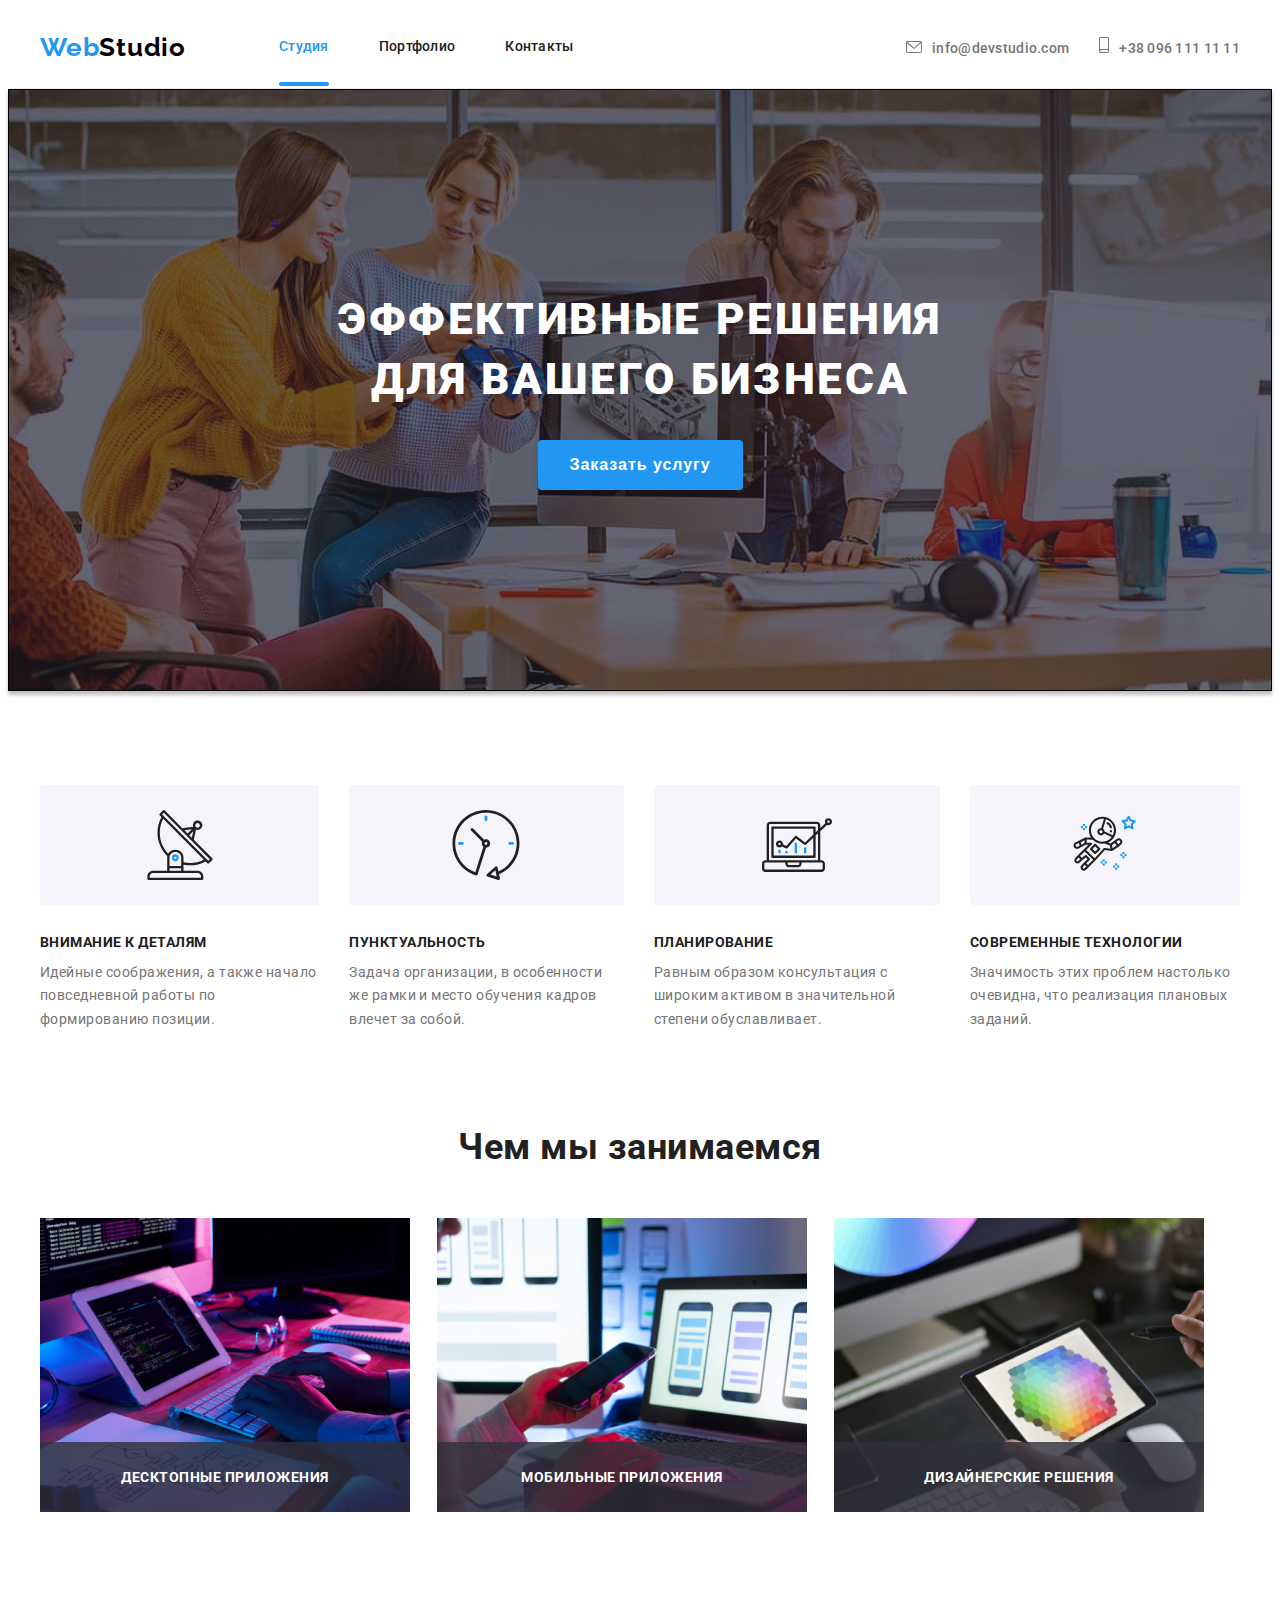
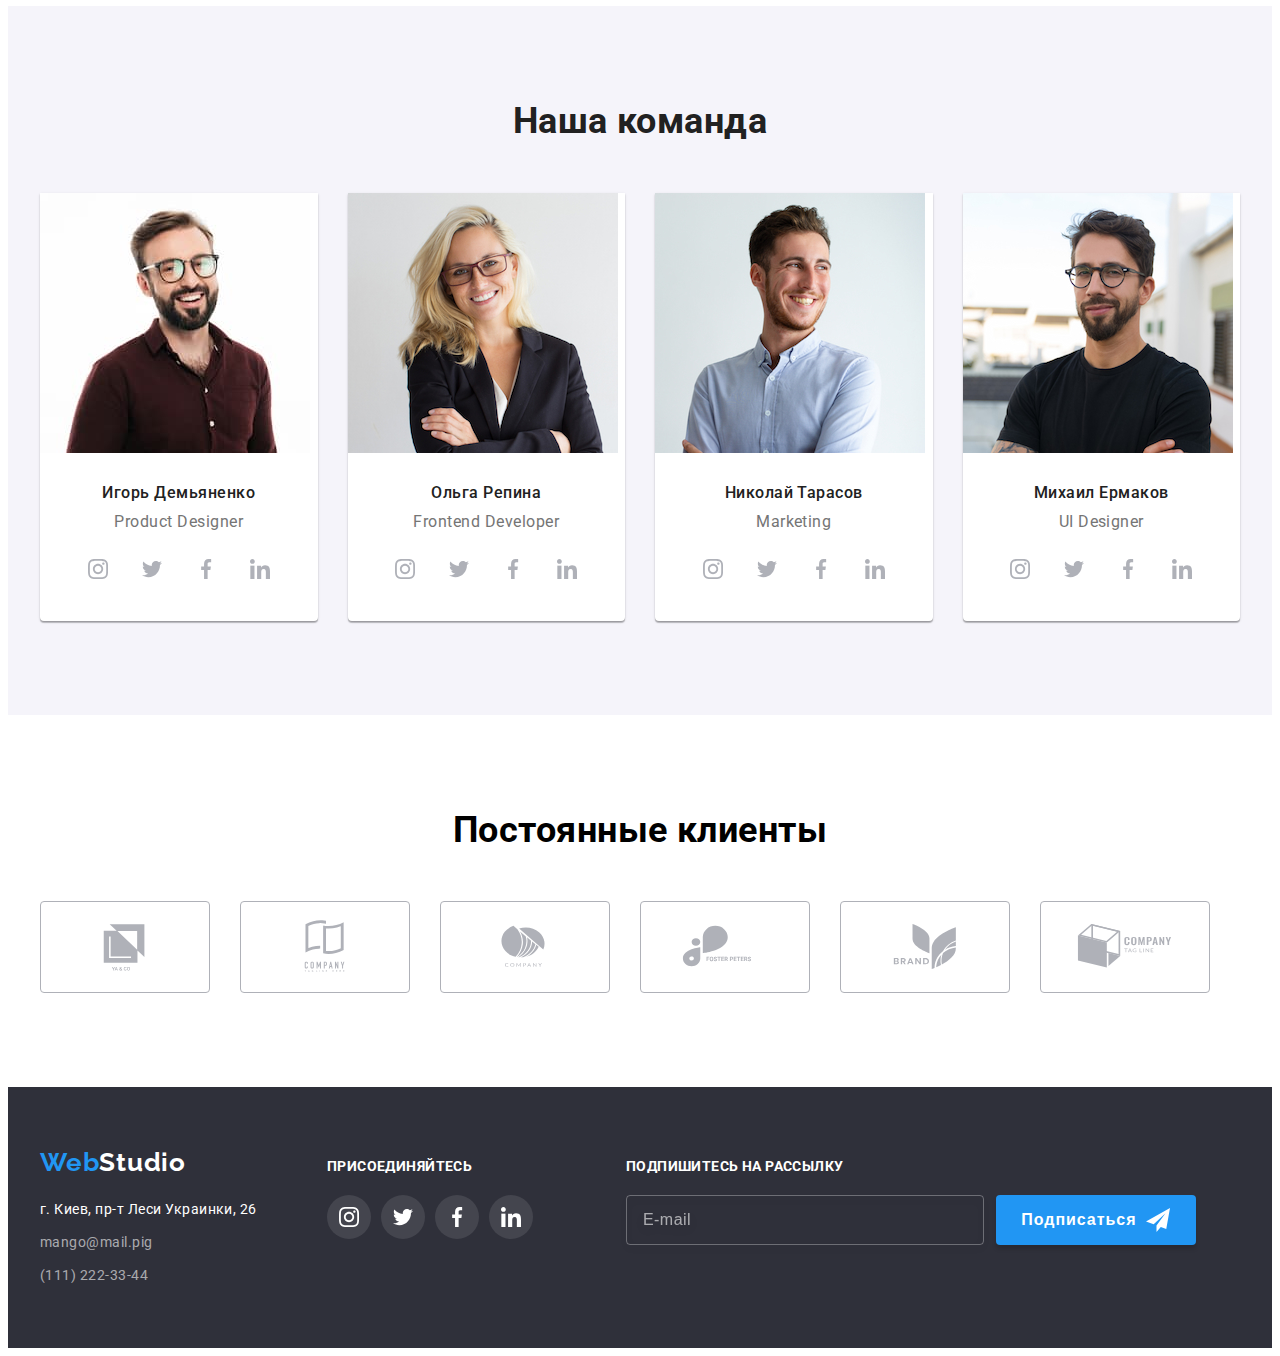
==== index.html @ 49ca2928 "hw-07.v1.0" ====
<!DOCTYPE html>
<html lang="ru">
  <head>
    <meta charset="UTF-8" />
    <meta http-equiv="X-UA-Compatible" content="IE=edge" />
    <meta name="viewport" content="width=device-width, initial-scale=1.0" />
    <title>Студия</title>
    <!-- шрифт шрифт Raleway 700 Roboto 400, 500, 700 и 900. -->
    <link rel="preconnect" href="https://fonts.googleapis.com" />
    <link rel="preconnect" href="https://fonts.gstatic.com" crossorigin />
    <link
      href="https://fonts.googleapis.com/css2?family=Raleway:wght@700&family=Roboto:wght@400;500;700;900&display=swap"
      rel="stylesheet"
    />
    <link
      rel="stylesheet"
      href="https://cdnjs.cloudflare.com/ajax/libs/modern-normalize/1.1.0/modern-normalize.min.css"
      integrity="sha512-wpPYUAdjBVSE4KJnH1VR1HeZfpl1ub8YT/NKx4PuQ5NmX2tKuGu6U/JRp5y+Y8XG2tV+wKQpNHVUX03MfMFn9Q=="
      crossorigin="anonymous"
      referrerpolicy="no-referrer"
    />
    <!-- стили css -->
    <link href=css/styles.css rel=stylesheet>
  </head>
  <body>
    <header class="header">
      <div class="container header-container">
        <nav class="nav">
          <a class="logo link" href="./index.html"
            ><span class="logo-accent">Web</span>Studio</a
          >
          <ul class="nav-list list link">
            <li class="header-item">
              <a class="nav-link current link" href="./index.html"> Студия </a>
            </li>
            <li class="header-item">
              <a class="nav-link link" href="./portfolio.html"> Портфолио </a>
            </li>
            <li class="header-item">
              <a class="nav-link link" href="Контакты"> Контакты </a>
            </li>
          </ul>
        </nav>
        <ul class="header-list list link">
          <li class="header-item-mail">
            <a class="header-mail link" href="mailto:info@devstudio.com">
              <svg class="icon-header-mail" width="16" height="12">
                <use href="./images/icons.svg#icon-envelope"></use></svg
              >info@devstudio.com</a
            >
          </li>
          <li class="header-item-tel">
            <a class="header-tel link" href="tel:+380961111111">
              <svg class="icon-header-tel" width="10" height="16">
                <use href="./images/icons.svg#icon-smartphone"></use></svg
              >+38 096 111 11 11</a
            >
          </li>
        </ul>
      </div>
    </header>

    <main class="main">
      <section class="hero">
        <div class="container hero-container">
          <h1 class="hero-title">Эффективные решения для вашего бизнеса</h1>
          <button class="main-btn hero-btn" data-modal-open type="button">Заказать услугу</button>
        </div>
      </section>

      <!--Cекция benefits -->
      <section class="benefits section">
        <div class="container">
          <h2 class="benefits-title"></h2>
          <ul class="benefits-list list">
            <li class="benefits-item">
              <div class="icon-benefits">
                <svg class="antenna" width="70" height="70">
                  <use href="./images/icons.svg#icon-antenna"></use>
                </svg>
              </div>
              <h3 class="benefits-subtitle">Внимание к деталям</h3>
              <p class="benefits-text">
                Идейные соображения, а также начало повседневной работы по
                формированию позиции.
              </p>
            </li>
            <li class="benefits-item">
              <div class="icon-benefits">
                <svg class="clock" width="70" height="70">
                  <use href="./images/icons.svg#icon-clock"></use>
                </svg>
              </div>
              <h3 class="benefits-subtitle">Пунктуальность</h3>
              <p class="benefits-text">
                Задача организации, в особенности же рамки и место обучения
                кадров влечет за собой.
              </p>
            </li>
            <li class="benefits-item">
              <div class="icon-benefits">
                <svg class="diagram" width="70" height="70">
                  <use href="./images/icons.svg#icon-diagram"></use>
                </svg>
              </div>
              <h3 class="benefits-subtitle">Планирование</h3>
              <p class="benefits-text">
                Равным образом консультация с широким активом в значительной
                степени обуславливает.
              </p>
            </li>
            <li class="benefits-item">
              <div class="icon-benefits">
                <svg class="astronaut" width="70" height="70">
                  <use href="./images/icons.svg#icon-astronaut"></use>
                </svg>
              </div>
              <h3 class="benefits-subtitle">Современные технологии</h3>
              <p class="benefits-text">
                Значимость этих проблем настолько очевидна, что реализация
                плановых заданий.
              </p>
            </li>
          </ul>
        </div>
      </section>

      <section class="about">
        <div class="container">
          <h2 class="about-title">Чем мы занимаемся</h2>
          <ul class="about-list list">
            <li class="about-item">
              <img
                src="./images/box1.jpg"
                alt="Рабочее место,клавиатура планшет, видно руки. Процес набора."
                width="370"
              />
              <h3 class="about-item-label">Десктопные приложения</h3>
            </li>

            <li class="about-item">
              <img
                src="./images/box2.jpg"
                alt="Рабочее место, телефон, рука. Выбор дизайна"
                width="370"
              />
              <h3 class="about-item-label">Мобильные приложения</h3>
            </li>

            <li class="about-item">
              <img
                src="./images/box3.jpg"
                alt="рабочее место, палитра цветов. Подбор цвета"
                width="370"
              />
              <h3 class="about-item-label">Дизайнерские решения</h3>
            </li>
          </ul>
        </div>
      </section>
      <!--наша команда-->
      <section class="team section">
        <div class="container">
          <h2 class="team-title">Наша команда</h2>
          <ul class="team-list list">
            <li class="team-item">
              <img
                src="./images/igor1.jpg"
                alt="Игорь Демьяненко"
                width="270"
              />
              <div class="team-item-content">
                <h3 class="team-item-subtitle">Игорь Демьяненко</h3>
                <p class="team-item-text">Product Designer</p>
                <ul class="team-social-list list">
                  <li class="team-social-item">
                    <a href="" class="team-social-link">
                      <svg class="team-social-icon" width="20" height="20">
                        <use href="./images/icons.svg#icon-instagram"></use>
                      </svg>
                    </a>
                  </li>

                  <li class="team-social-item">
                    <a href="" class="team-social-link">
                      <svg class="team-social-icon" width="20" height="20">
                        <use href="./images/icons.svg#icon-twitter"></use>
                      </svg>
                    </a>
                  </li>
                  <li class="team-social-item">
                    <a href="" class="team-social-link">
                      <svg class="team-social-icon" width="20" height="20">
                        <use href="./images/icons.svg#icon-facebook"></use>
                      </svg>
                    </a>
                  </li>

                  <li class="team-social-item">
                    <a href="" class="team-social-link">
                      <svg class="team-social-icon" width="20" height="20">
                        <use href="./images/icons.svg#icon-linkedin"></use>
                      </svg>
                    </a>
                  </li>
                </ul>
              </div>
            </li>

            <li class="team-item">
              <img src="./images/olga2.jpg" alt="Ольга Репина" width="270" />
              <div class="team-item-content">
                <h3 class="team-item-subtitle">Ольга Репина</h3>
                <p class="team-item-text">Frontend Developer</p>
                <!-- social list -->
                <ul class="team-social-list list">
                  <li class="team-social-item">
                    <a href="" class="team-social-link">
                      <svg class="team-social-icon" width="20" height="20">
                        <use href="./images/icons.svg#icon-instagram"></use>
                      </svg>
                    </a>
                  </li>

                  <li class="team-social-item">
                    <a href="" class="team-social-link">
                      <svg class="team-social-icon" width="20" height="20">
                        <use href="./images/icons.svg#icon-twitter"></use>
                      </svg>
                    </a>
                  </li>
                  <li class="team-social-item">
                    <a href="" class="team-social-link">
                      <svg class="team-social-icon" width="20" height="20">
                        <use href="./images/icons.svg#icon-facebook"></use>
                      </svg>
                    </a>
                  </li>

                  <li class="team-social-item">
                    <a href="" class="team-social-link">
                      <svg class="team-social-icon" width="20" height="20">
                        <use href="./images/icons.svg#icon-linkedin"></use>
                      </svg>
                    </a>
                  </li>
                </ul>
              </div>
            </li>

            <li class="team-item">
              <img
                src="./images/nikolai3.jpg"
                alt="Николай Тарасов"
                width="270"
              />
              <div class="team-item-content">
                <h3 class="team-item-subtitle">Николай Тарасов</h3>
                <p class="team-item-text">Marketing</p>
                <ul class="team-social-list list">
                  <li class="team-social-item">
                    <a href="" class="team-social-link">
                      <svg class="team-social-icon" width="20" height="20">
                        <use href="./images/icons.svg#icon-instagram"></use>
                      </svg>
                    </a>
                  </li>

                  <li class="team-social-item">
                    <a href="" class="team-social-link">
                      <svg class="team-social-icon" width="20" height="20">
                        <use href="./images/icons.svg#icon-twitter"></use>
                      </svg>
                    </a>
                  </li>
                  <li class="team-social-item">
                    <a href="" class="team-social-link">
                      <svg class="team-social-icon" width="20" height="20">
                        <use href="./images/icons.svg#icon-facebook"></use>
                      </svg>
                    </a>
                  </li>

                  <li class="team-social-item">
                    <a href="" class="team-social-link">
                      <svg class="team-social-icon" width="20" height="20">
                        <use href="./images/icons.svg#icon-linkedin"></use>
                      </svg>
                    </a>
                  </li>
                </ul>
              </div>
            </li>

            <li class="team-item">
              <img
                src="./images/mihail3.jpg"
                alt="Михаил Ермаков"
                width="270"
              />
              <div class="team-item-content">
                <h3 class="team-item-subtitle">Михаил Ермаков</h3>
                <p class="team-item-text">UI Designer</p>
                <ul class="team-social-list list">
                  <li class="team-social-item">
                    <a href="" class="team-social-link">
                      <svg class="team-social-icon" width="20" height="20">
                        <use href="./images/icons.svg#icon-instagram"></use>
                      </svg>
                    </a>
                  </li>

                  <li class="team-social-item">
                    <a href="" class="team-social-link">
                      <svg class="team-social-icon" width="20" height="20">
                        <use href="./images/icons.svg#icon-twitter"></use>
                      </svg>
                    </a>
                  </li>
                  <li class="team-social-item">
                    <a href="" class="team-social-link">
                      <svg class="team-social-icon" width="20" height="20">
                        <use href="./images/icons.svg#icon-facebook"></use>
                      </svg>
                    </a>
                  </li>

                  <li class="team-social-item">
                    <a href="" class="team-social-link">
                      <svg class="team-social-icon" width="20" height="20">
                        <use href="./images/icons.svg#icon-linkedin"></use>
                      </svg>
                    </a>
                  </li>
                </ul>
              </div>
            </li>
          </ul>
        </div>
      </section>
      <!---------------CLIENTS----------------- -->
      <section class="section">
        <div class="container">
          <h2 class="clients-title">Постоянные клиенты</h2>
          <ul class="clients-list list">
            <li class="clients-item">
              <a class="clients-link" href=""
                ><svg class="clients-icon" width="106" height="60">
                  <use href="./images/icons.svg#icon-logo1"></use></svg
              ></a>
            </li>
            <li class="clients-item">
              <a class="clients-link" href=""
                ><svg class="clients-icon" width="106" height="60">
                  <use href="./images/icons.svg#icon-logo2"></use></svg
              ></a>
            </li>
            <li class="clients-item">
              <a class="clients-link" href=""
                ><svg class="clients-icon" width="106" height="60">
                  <use href="./images/icons.svg#icon-logo3"></use></svg
              ></a>
            </li>
            <li class="clients-item">
              <a class="clients-link" href=""
                ><svg class="clients-icon" width="106" height="60">
                  <use href="./images/icons.svg#icon-logo4"></use></svg
              ></a>
            </li>
            <li class="clients-item">
              <a class="clients-link" href=""
                ><svg class="clients-icon" width="106" height="60">
                  <use href="./images/icons.svg#icon-logo5"></use></svg
              ></a>
            </li>
            <li class="clients-item">
              <a class="clients-link" href=""
                ><svg class="clients-icon" width="106" height="60">
                  <use href="./images/icons.svg#icon-logo6"></use>
                </svg>
              </a>
            </li>
          </ul>
        </div>
      </section>
    </main>

    <!-------------------Подвал------------------------------>
    <footer class="footer">
      <div class="container footer-container">
        <!-- Лого -->
        <div class="footer-container-logo">
          <a class="logo-footer link" href="./index.html"
            ><span class="logo-accent">Web</span>Studio</a
          >

          <address class="address">
            <p class="address-text">г. Киев, пр-т Леси Украинки, 26</p>
            <a class="address-mail link" href="malito:mango@mail.pig"
              >mango@mail.pig</a
            >

            <a class="address-tel link" href="tel:(111)222-33-44"
              >(111) 222-33-44</a
            >
          </address>
        </div>

        <!-- footer social -->
        <div class="footer-social">
          <p class="footer-text">присоединяйтесь</p>
          <ul class="footer-list list">
            <li class="footer-social-item">
              <a href="" class="footer-social-link">
                <svg class="footer-social-icon" width="20" height="20">
                  <use href="./images/icons.svg#icon-instagram"></use>
                </svg>
              </a>
            </li>

            <li class="footer-social-item">
              <a href="" class="footer-social-link">
                <svg class="footer-social-icon" width="20" height="20">
                  <use href="./images/icons.svg#icon-twitter"></use>
                </svg>
              </a>
            </li>

            <li class="footer-social-item">
              <a href="" class="footer-social-link">
                <svg class="footer-social-icon" width="20" height="20">
                  <use href="./images/icons.svg#icon-facebook"></use>
                </svg>
              </a>
            </li>

            <li class="footer-social-item">
              <a href="" class="footer-social-link">
                <svg class="footer-social-icon" width="20" height="20">
                  <use href="./images/icons.svg#icon-linkedin"></use>
                </svg>
              </a>
            </li>
          </ul>
        </div>
        <!-- форма отправки  -->
        <div class="footer-form-submit">
          <p class="footer-text">Подпишитесь на рассылку</p>
          <form action="" class="footer-form">
            <div class="footer-form-field">
              <label for="user-email-footer" class="footer-input-text"></label
              >
              <div class="footer-input-wrap">
                  <input
                      type="email"
                      name="user-email-footer"
                      class="footer-input"
                      placeholder="E-mail"
                      id="user-email-footer"
                  />
                  
              </div>
            </div>
              
          <button type="submit" class="main-btn footer-btn">Подписаться
            <svg
                class="input-btn-icon"
                width="24"
                height="24"
            >
                <use
                    href="./images/icons.svg#icon-send"
                ></use>
            </svg>
        </button>
      
          </form>
        </div>
      </div>
    </footer>
    <!-- --------------Modal------------- -->
    <div class="backdrop is-hidden" data-modal>
      
      <div class="modal">
        <button type="button" class="modal-close" data-modal-close>
          <svg class="icon-close" width="18" height="18">
            <use href="./images/icons.svg#icon-close"></use>
          </svg>
        </button>
        <p class="modal-title">Оставьте свои данные, мы вам перезвоним</p>
        <!-- INPUTS----------------------------- -->
        <form action="#" class="modal-form">
          <div class="modal-form-field">
              <label for="user-name" class="modal-input-text"
                  >Имя</label
              >
              <div class="modal-input-wrap">
                  <input
                      type="text"
                      minlength="2"
                      name="user-name"
                      class="modal-input"
                      required
                      id="user-name"
                  />
                  <svg class="input-icon" width="18" height="18">
                      <use
                          href="./images/icons.svg#icon-person-black"
                      ></use>
                  </svg>
              </div>
          </div>
          <div class="modal-form-field">
            <label for="user-tel" class="modal-input-text">
              Телефон</label
            >
            <div class="modal-input-wrap">
                <input
                    type="tel"
                    name="user-tel"
                    id="user-tel"
                    class="modal-input"
                    required
                  />
                <svg class="input-icon" width="18" height="18">
                    <use
                        href="./images/icons.svg#icon-phone-black"
                    ></use>
                </svg>
            </div>
        </div>

          <div class="modal-form-field">
              <label for="user-email" class="modal-input-text">
                Почта</label
              >
              <div class="modal-input-wrap">
                  <input
                      type="email"
                      name="user-email"
                      id="user-email"
                      class="modal-input"
                      required
                  />
                  <svg class="input-icon" width="18" height="18">
                      <use
                          href="./images/icons.svg#icon-email-black"
                      ></use>
                  </svg>
              </div>
          </div>
          
          <div class="modal-form-text">
              <label for="user-text" class="modal-input-text">
                Комментарий</label
              >
              <textarea
                  name="user-text"
                  id="user-text"
                  class="modal-text"
                  placeholder="Введите текст"
                  
              ></textarea>
          </div>

          <div class="modal-form-check">
              <input
                  type="checkbox"
                  name="policy"
                  id="modal-check"
                  class="modal-check visually-hidden"
              />
              <label for="modal-check" class="modal-check-text ">
                  <span class="modal-check-icon"
                      ><svg class="icon-check" width="16" height="15">
                          <use
                              href="./images/icons.svg#icon-check"
                          ></use>
                      </svg>
                  </span>
                  <span class="check-box-text">Соглашаюсь с рассылкой и принимаю </span>
                  <a class="modal-link" href=""> Условия договора</a>
                </label
              >
            </div>
              <button type="submit" class="main-btn modal-btn">
                Отправить
            </button>
          </form>
            

          </div>
      </div>

    <script src="./js/modal.js"></script>
  </body>
</html>
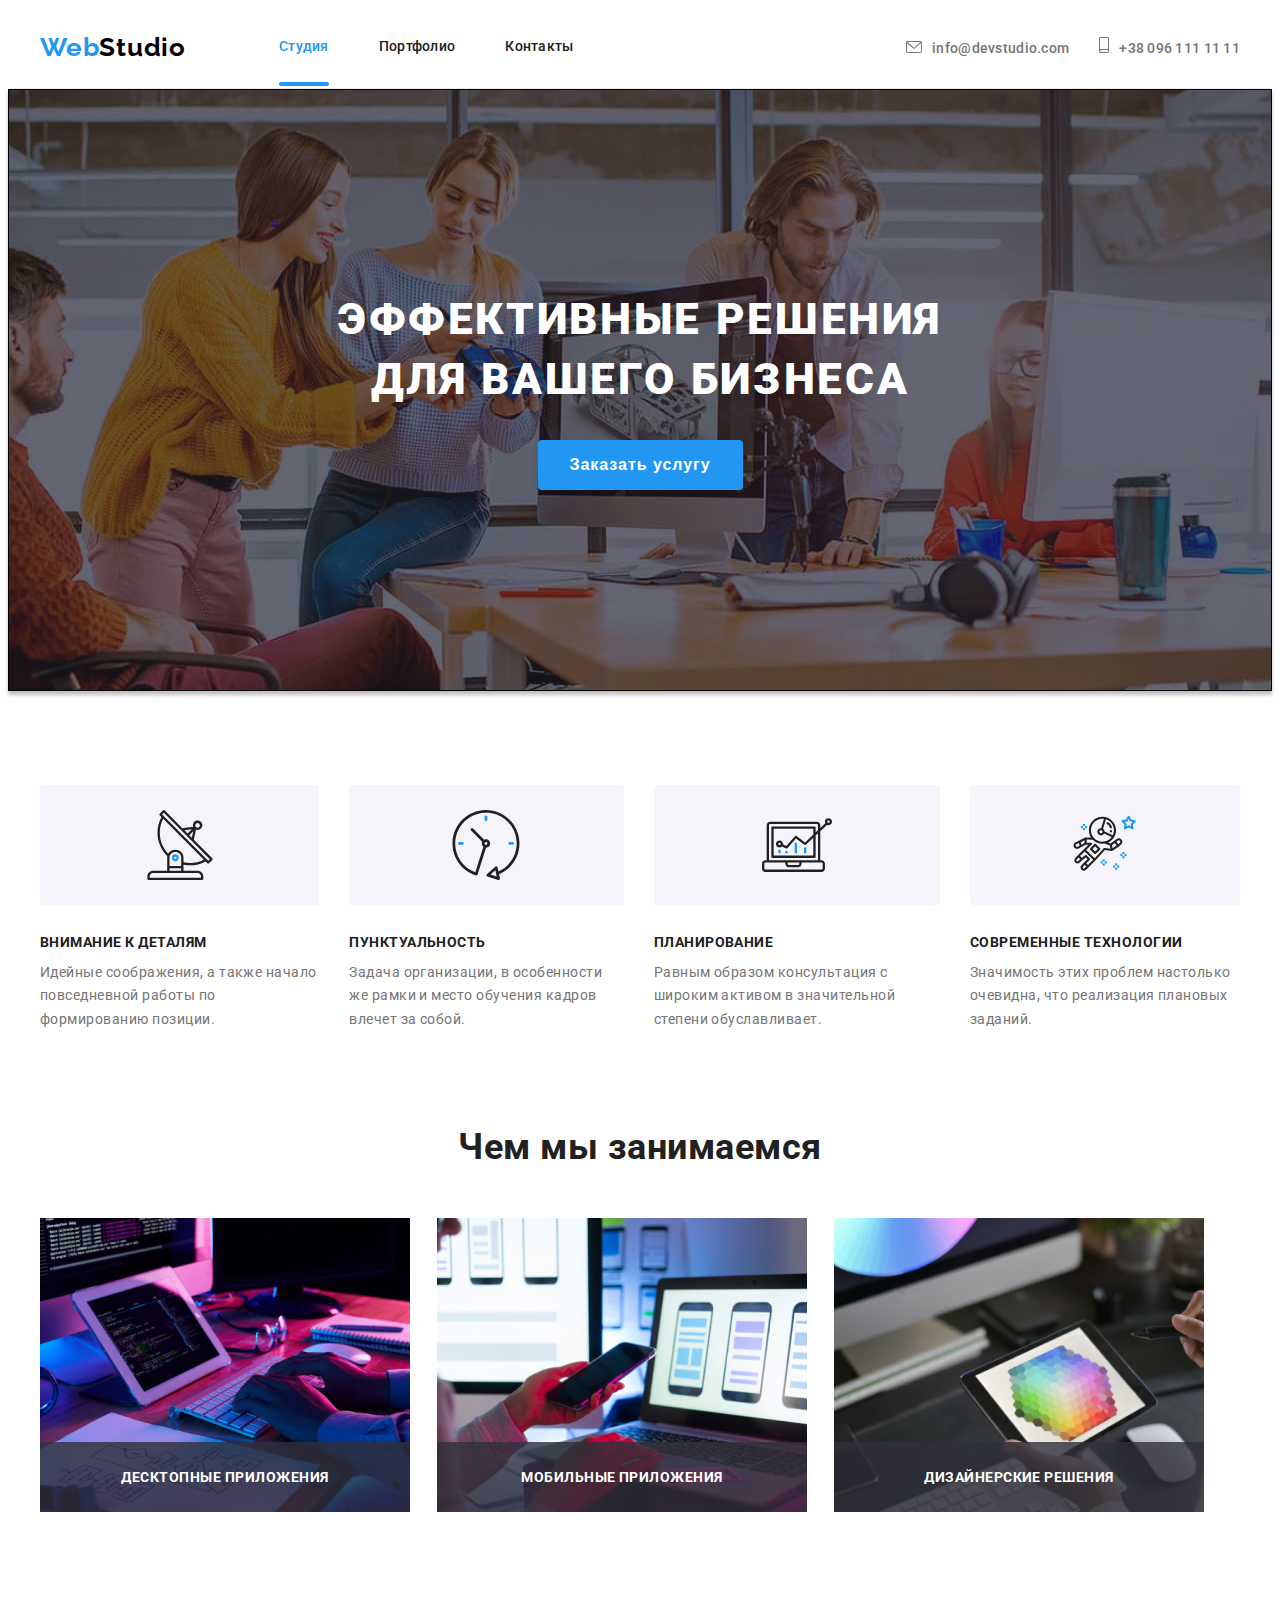
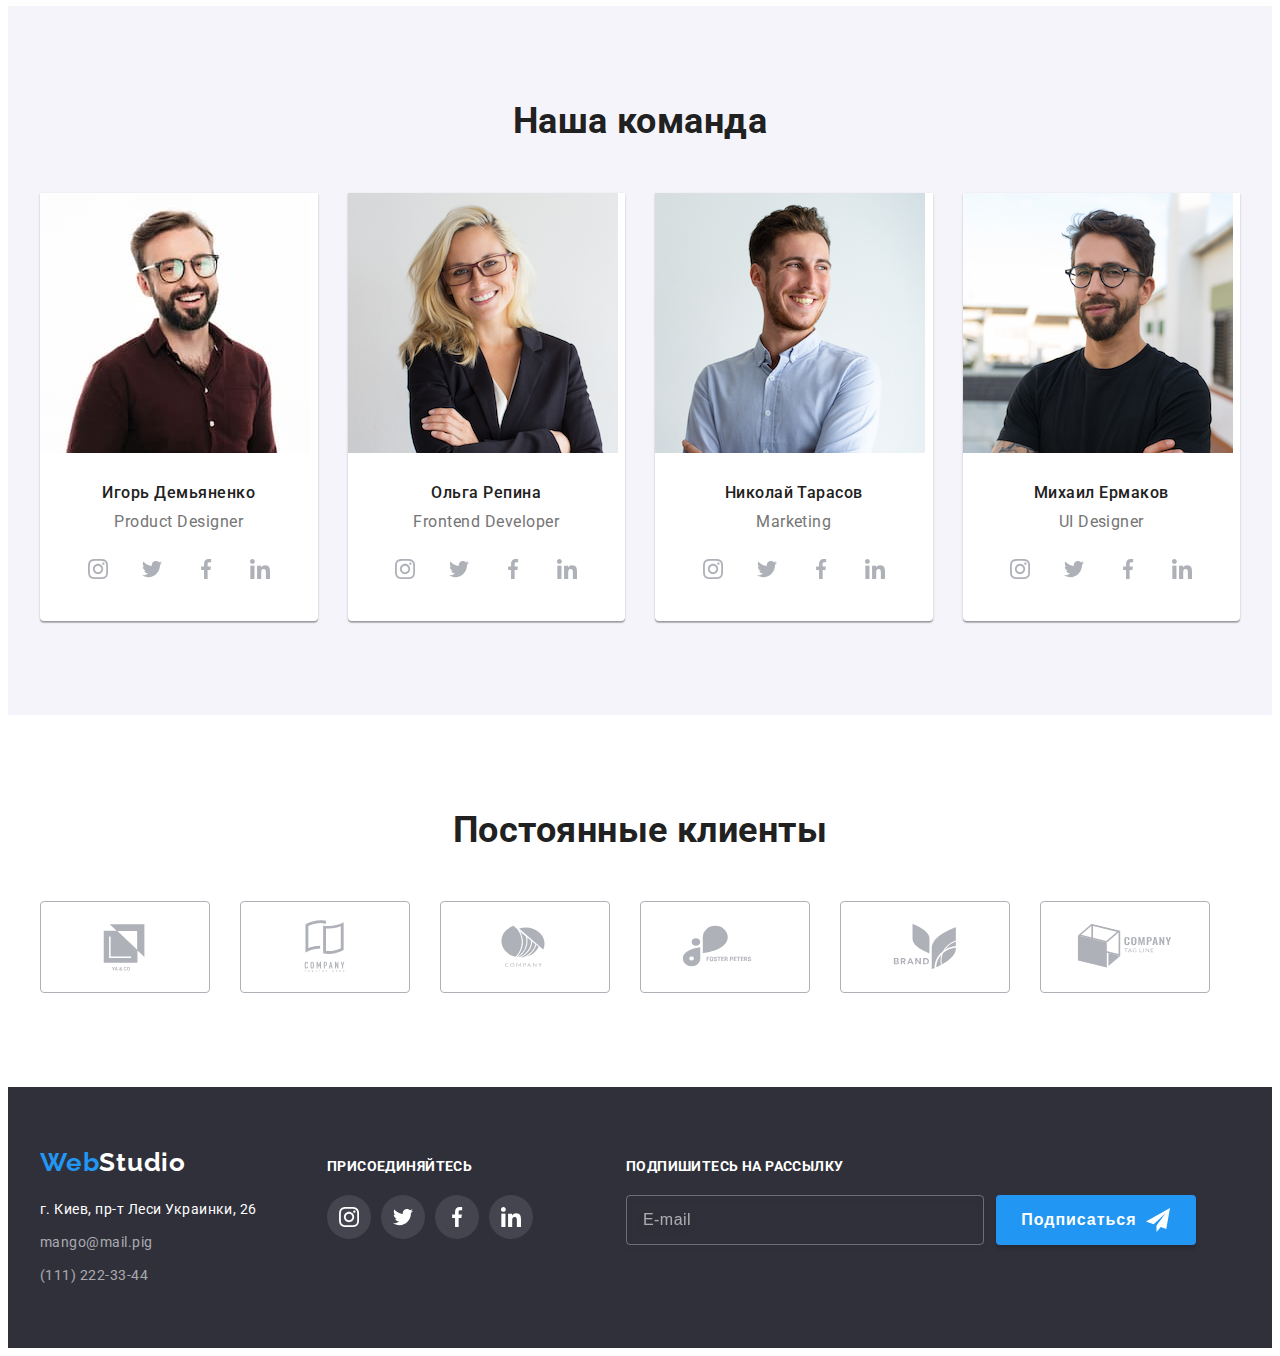
==== commit 5183fdff: "hw-07v1.02" ====
--- a/index.html
+++ b/index.html
@@ -20,38 +20,40 @@
       referrerpolicy="no-referrer"
     />
     <!-- стили css -->
-    <link href=css/styles.css rel=stylesheet>
+    <!-- <link href=css/styles.css rel=stylesheet> -->
+    <link rel="stylesheet" href="./css/main.min.css">
   </head>
   <body>
+    <!---------------HEADER----------------- -->
     <header class="header">
       <div class="container header-container">
         <nav class="nav">
           <a class="logo link" href="./index.html"
-            ><span class="logo-accent">Web</span>Studio</a
+            ><span class="logo__accent">Web</span>Studio</a
           >
           <ul class="nav-list list link">
-            <li class="header-item">
-              <a class="nav-link current link" href="./index.html"> Студия </a>
-            </li>
-            <li class="header-item">
-              <a class="nav-link link" href="./portfolio.html"> Портфолио </a>
-            </li>
-            <li class="header-item">
-              <a class="nav-link link" href="Контакты"> Контакты </a>
+            <li class="nav-list__item">
+              <a class="nav-list__link current link" href="./index.html"> Студия </a>
+            </li>
+            <li class="nav-list__item">
+              <a class="nav-list__link link" href="./portfolio.html"> Портфолио </a>
+            </li>
+            <li class="nav-list__item">
+              <a class="nav-list__link link" href="Контакты"> Контакты </a>
             </li>
           </ul>
         </nav>
         <ul class="header-list list link">
-          <li class="header-item-mail">
+          <li class="header-list__item-mail">
             <a class="header-mail link" href="mailto:info@devstudio.com">
-              <svg class="icon-header-mail" width="16" height="12">
+              <svg class="header-mail__icon" width="16" height="12">
                 <use href="./images/icons.svg#icon-envelope"></use></svg
               >info@devstudio.com</a
             >
           </li>
-          <li class="header-item-tel">
+          <li class="header-list__item-tel">
             <a class="header-tel link" href="tel:+380961111111">
-              <svg class="icon-header-tel" width="10" height="16">
+              <svg class="header-tel__icon" width="10" height="16">
                 <use href="./images/icons.svg#icon-smartphone"></use></svg
               >+38 096 111 11 11</a
             >
@@ -61,9 +63,10 @@
     </header>
 
     <main class="main">
+      <!-- --Cекция HERO-- -->
       <section class="hero">
         <div class="container hero-container">
-          <h1 class="hero-title">Эффективные решения для вашего бизнеса</h1>
+          <h1 class="hero__title">Эффективные решения для вашего бизнеса</h1>
           <button class="main-btn hero-btn" data-modal-open type="button">Заказать услугу</button>
         </div>
       </section>
@@ -71,52 +74,52 @@
       <!--Cекция benefits -->
       <section class="benefits section">
         <div class="container">
-          <h2 class="benefits-title"></h2>
-          <ul class="benefits-list list">
-            <li class="benefits-item">
-              <div class="icon-benefits">
-                <svg class="antenna" width="70" height="70">
+          <h2 class="benefits__title"></h2>
+          <ul class="benefits__list list">
+            <li class="benefits__item">
+              <div class="benefits__icon">
+                <svg class="benefits__antenna" width="70" height="70">
                   <use href="./images/icons.svg#icon-antenna"></use>
                 </svg>
               </div>
-              <h3 class="benefits-subtitle">Внимание к деталям</h3>
-              <p class="benefits-text">
+              <h3 class="benefits__subtitle">Внимание к деталям</h3>
+              <p class="benefits__text">
                 Идейные соображения, а также начало повседневной работы по
                 формированию позиции.
               </p>
             </li>
-            <li class="benefits-item">
-              <div class="icon-benefits">
-                <svg class="clock" width="70" height="70">
+            <li class="benefits__item">
+              <div class="benefits__icon">
+                <svg class="benefits__clock" width="70" height="70">
                   <use href="./images/icons.svg#icon-clock"></use>
                 </svg>
               </div>
-              <h3 class="benefits-subtitle">Пунктуальность</h3>
-              <p class="benefits-text">
+              <h3 class="benefits__subtitle">Пунктуальность</h3>
+              <p class="benefits__text">
                 Задача организации, в особенности же рамки и место обучения
                 кадров влечет за собой.
               </p>
             </li>
-            <li class="benefits-item">
-              <div class="icon-benefits">
-                <svg class="diagram" width="70" height="70">
+            <li class="benefits__item">
+              <div class="benefits__icon">
+                <svg class="benefits__diagram" width="70" height="70">
                   <use href="./images/icons.svg#icon-diagram"></use>
                 </svg>
               </div>
-              <h3 class="benefits-subtitle">Планирование</h3>
-              <p class="benefits-text">
+              <h3 class="benefits__subtitle">Планирование</h3>
+              <p class="benefits__text">
                 Равным образом консультация с широким активом в значительной
                 степени обуславливает.
               </p>
             </li>
-            <li class="benefits-item">
-              <div class="icon-benefits">
-                <svg class="astronaut" width="70" height="70">
+            <li class="benefits__item">
+              <div class="benefits__icon">
+                <svg class="benefits__astronaut" width="70" height="70">
                   <use href="./images/icons.svg#icon-astronaut"></use>
                 </svg>
               </div>
-              <h3 class="benefits-subtitle">Современные технологии</h3>
-              <p class="benefits-text">
+              <h3 class="benefits__subtitle">Современные технологии</h3>
+              <p class="benefits__text">
                 Значимость этих проблем настолько очевидна, что реализация
                 плановых заданий.
               </p>
@@ -124,36 +127,36 @@
           </ul>
         </div>
       </section>
-
+      <!-- Секция о нас -->
       <section class="about">
         <div class="container">
-          <h2 class="about-title">Чем мы занимаемся</h2>
+          <h2 class="about__title">Чем мы занимаемся</h2>
           <ul class="about-list list">
-            <li class="about-item">
+            <li class="about-list__item">
               <img
                 src="./images/box1.jpg"
                 alt="Рабочее место,клавиатура планшет, видно руки. Процес набора."
                 width="370"
               />
-              <h3 class="about-item-label">Десктопные приложения</h3>
-            </li>
-
-            <li class="about-item">
+              <h3 class="about-list__label">Десктопные приложения</h3>
+            </li>
+
+            <li class="about-list__item">
               <img
                 src="./images/box2.jpg"
                 alt="Рабочее место, телефон, рука. Выбор дизайна"
                 width="370"
               />
-              <h3 class="about-item-label">Мобильные приложения</h3>
-            </li>
-
-            <li class="about-item">
+              <h3 class="about-list__label">Мобильные приложения</h3>
+            </li>
+
+            <li class="about-list__item">
               <img
                 src="./images/box3.jpg"
                 alt="рабочее место, палитра цветов. Подбор цвета"
                 width="370"
               />
-              <h3 class="about-item-label">Дизайнерские решения</h3>
+              <h3 class="about-list__label">Дизайнерские решения</h3>
             </li>
           </ul>
         </div>
@@ -161,44 +164,45 @@
       <!--наша команда-->
       <section class="team section">
         <div class="container">
-          <h2 class="team-title">Наша команда</h2>
+          <h2 class="team__title">Наша команда</h2>
           <ul class="team-list list">
-            <li class="team-item">
+            <li class="team-list__item">
               <img
                 src="./images/igor1.jpg"
                 alt="Игорь Демьяненко"
                 width="270"
               />
-              <div class="team-item-content">
-                <h3 class="team-item-subtitle">Игорь Демьяненко</h3>
-                <p class="team-item-text">Product Designer</p>
-                <ul class="team-social-list list">
-                  <li class="team-social-item">
-                    <a href="" class="team-social-link">
-                      <svg class="team-social-icon" width="20" height="20">
+              <div class="team-list__item-content">
+                <h3 class="team-list__item-subtitle">Игорь Демьяненко</h3>
+                <p class="team-list__item-text">Product Designer</p>
+                <!--------------------SOCIAL-------------------->
+                <ul class="team-social__list list">
+                  <li class="team-social__item">
+                    <a href="" class="team-social__link">
+                      <svg class="team-social__icon" width="20" height="20">
                         <use href="./images/icons.svg#icon-instagram"></use>
                       </svg>
                     </a>
                   </li>
 
-                  <li class="team-social-item">
-                    <a href="" class="team-social-link">
-                      <svg class="team-social-icon" width="20" height="20">
+                  <li class="team-social__item">
+                    <a href="" class="team-social__link">
+                      <svg class="team-social__icon" width="20" height="20">
                         <use href="./images/icons.svg#icon-twitter"></use>
                       </svg>
                     </a>
                   </li>
-                  <li class="team-social-item">
-                    <a href="" class="team-social-link">
-                      <svg class="team-social-icon" width="20" height="20">
+                  <li class="team-social__item">
+                    <a href="" class="team-social__link">
+                      <svg class="team-social__icon" width="20" height="20">
                         <use href="./images/icons.svg#icon-facebook"></use>
                       </svg>
                     </a>
                   </li>
 
-                  <li class="team-social-item">
-                    <a href="" class="team-social-link">
-                      <svg class="team-social-icon" width="20" height="20">
+                  <li class="team-social__item">
+                    <a href="" class="team-social__link">
+                      <svg class="team-social__icon" width="20" height="20">
                         <use href="./images/icons.svg#icon-linkedin"></use>
                       </svg>
                     </a>
@@ -207,39 +211,39 @@
               </div>
             </li>
 
-            <li class="team-item">
+            <li class="team-list__item">
               <img src="./images/olga2.jpg" alt="Ольга Репина" width="270" />
-              <div class="team-item-content">
-                <h3 class="team-item-subtitle">Ольга Репина</h3>
-                <p class="team-item-text">Frontend Developer</p>
-                <!-- social list -->
-                <ul class="team-social-list list">
-                  <li class="team-social-item">
-                    <a href="" class="team-social-link">
-                      <svg class="team-social-icon" width="20" height="20">
+              <div class="team-list__item-content">
+                <h3 class="team-list__item-subtitle">Ольга Репина</h3>
+                <p class="team-list__item-text">Frontend Developer</p>
+                <!--------------------SOCIAL-------------------->
+                <ul class="team-social__list list">
+                  <li class="team-social__item">
+                    <a href="" class="team-social__link">
+                      <svg class="team-social__icon" width="20" height="20">
                         <use href="./images/icons.svg#icon-instagram"></use>
                       </svg>
                     </a>
                   </li>
-
-                  <li class="team-social-item">
-                    <a href="" class="team-social-link">
-                      <svg class="team-social-icon" width="20" height="20">
+                
+                  <li class="team-social__item">
+                    <a href="" class="team-social__link">
+                      <svg class="team-social__icon" width="20" height="20">
                         <use href="./images/icons.svg#icon-twitter"></use>
                       </svg>
                     </a>
                   </li>
-                  <li class="team-social-item">
-                    <a href="" class="team-social-link">
-                      <svg class="team-social-icon" width="20" height="20">
+                  <li class="team-social__item">
+                    <a href="" class="team-social__link">
+                      <svg class="team-social__icon" width="20" height="20">
                         <use href="./images/icons.svg#icon-facebook"></use>
                       </svg>
                     </a>
                   </li>
-
-                  <li class="team-social-item">
-                    <a href="" class="team-social-link">
-                      <svg class="team-social-icon" width="20" height="20">
+                
+                  <li class="team-social__item">
+                    <a href="" class="team-social__link">
+                      <svg class="team-social__icon" width="20" height="20">
                         <use href="./images/icons.svg#icon-linkedin"></use>
                       </svg>
                     </a>
@@ -248,42 +252,43 @@
               </div>
             </li>
 
-            <li class="team-item">
+            <li class="team-list__item">
               <img
                 src="./images/nikolai3.jpg"
                 alt="Николай Тарасов"
                 width="270"
               />
-              <div class="team-item-content">
-                <h3 class="team-item-subtitle">Николай Тарасов</h3>
-                <p class="team-item-text">Marketing</p>
-                <ul class="team-social-list list">
-                  <li class="team-social-item">
-                    <a href="" class="team-social-link">
-                      <svg class="team-social-icon" width="20" height="20">
+              <div class="team-list__item-content">
+                <h3 class="team-list__item-subtitle">Николай Тарасов</h3>
+                <p class="team-list__item-text">Marketing</p>
+                <!--------------------SOCIAL-------------------->
+                <ul class="team-social__list list">
+                  <li class="team-social__item">
+                    <a href="" class="team-social__link">
+                      <svg class="team-social__icon" width="20" height="20">
                         <use href="./images/icons.svg#icon-instagram"></use>
                       </svg>
                     </a>
                   </li>
-
-                  <li class="team-social-item">
-                    <a href="" class="team-social-link">
-                      <svg class="team-social-icon" width="20" height="20">
+                
+                  <li class="team-social__item">
+                    <a href="" class="team-social__link">
+                      <svg class="team-social__icon" width="20" height="20">
                         <use href="./images/icons.svg#icon-twitter"></use>
                       </svg>
                     </a>
                   </li>
-                  <li class="team-social-item">
-                    <a href="" class="team-social-link">
-                      <svg class="team-social-icon" width="20" height="20">
+                  <li class="team-social__item">
+                    <a href="" class="team-social__link">
+                      <svg class="team-social__icon" width="20" height="20">
                         <use href="./images/icons.svg#icon-facebook"></use>
                       </svg>
                     </a>
                   </li>
-
-                  <li class="team-social-item">
-                    <a href="" class="team-social-link">
-                      <svg class="team-social-icon" width="20" height="20">
+                
+                  <li class="team-social__item">
+                    <a href="" class="team-social__link">
+                      <svg class="team-social__icon" width="20" height="20">
                         <use href="./images/icons.svg#icon-linkedin"></use>
                       </svg>
                     </a>
@@ -292,42 +297,43 @@
               </div>
             </li>
 
-            <li class="team-item">
+            <li class="team-list__item">
               <img
                 src="./images/mihail3.jpg"
                 alt="Михаил Ермаков"
                 width="270"
               />
-              <div class="team-item-content">
-                <h3 class="team-item-subtitle">Михаил Ермаков</h3>
-                <p class="team-item-text">UI Designer</p>
-                <ul class="team-social-list list">
-                  <li class="team-social-item">
-                    <a href="" class="team-social-link">
-                      <svg class="team-social-icon" width="20" height="20">
+              <div class="team-list__item-content">
+                <h3 class="team-list__item-subtitle">Михаил Ермаков</h3>
+                <p class="team-list__item-text">UI Designer</p>
+                <!--------------------SOCIAL-------------------->
+                <ul class="team-social__list list">
+                  <li class="team-social__item">
+                    <a href="" class="team-social__link">
+                      <svg class="team-social__icon" width="20" height="20">
                         <use href="./images/icons.svg#icon-instagram"></use>
                       </svg>
                     </a>
                   </li>
-
-                  <li class="team-social-item">
-                    <a href="" class="team-social-link">
-                      <svg class="team-social-icon" width="20" height="20">
+                
+                  <li class="team-social__item">
+                    <a href="" class="team-social__link">
+                      <svg class="team-social__icon" width="20" height="20">
                         <use href="./images/icons.svg#icon-twitter"></use>
                       </svg>
                     </a>
                   </li>
-                  <li class="team-social-item">
-                    <a href="" class="team-social-link">
-                      <svg class="team-social-icon" width="20" height="20">
+                  <li class="team-social__item">
+                    <a href="" class="team-social__link">
+                      <svg class="team-social__icon" width="20" height="20">
                         <use href="./images/icons.svg#icon-facebook"></use>
                       </svg>
                     </a>
                   </li>
-
-                  <li class="team-social-item">
-                    <a href="" class="team-social-link">
-                      <svg class="team-social-icon" width="20" height="20">
+                
+                  <li class="team-social__item">
+                    <a href="" class="team-social__link">
+                      <svg class="team-social__icon" width="20" height="20">
                         <use href="./images/icons.svg#icon-linkedin"></use>
                       </svg>
                     </a>
@@ -341,41 +347,41 @@
       <!---------------CLIENTS----------------- -->
       <section class="section">
         <div class="container">
-          <h2 class="clients-title">Постоянные клиенты</h2>
+          <h2 class="clients__title">Постоянные клиенты</h2>
           <ul class="clients-list list">
-            <li class="clients-item">
-              <a class="clients-link" href=""
-                ><svg class="clients-icon" width="106" height="60">
+            <li class="clients-list__item">
+              <a class="clients-list__link" href=""
+                ><svg class="clients-list__icon" width="106" height="60">
                   <use href="./images/icons.svg#icon-logo1"></use></svg
               ></a>
             </li>
-            <li class="clients-item">
-              <a class="clients-link" href=""
-                ><svg class="clients-icon" width="106" height="60">
+            <li class="clients-list__item">
+              <a class="clients-list__link" href=""
+                ><svg class="clients-list__icon" width="106" height="60">
                   <use href="./images/icons.svg#icon-logo2"></use></svg
               ></a>
             </li>
-            <li class="clients-item">
-              <a class="clients-link" href=""
-                ><svg class="clients-icon" width="106" height="60">
+            <li class="clients-list__item">
+              <a class="clients-list__link" href=""
+                ><svg class="clients-list__icon" width="106" height="60">
                   <use href="./images/icons.svg#icon-logo3"></use></svg
               ></a>
             </li>
-            <li class="clients-item">
-              <a class="clients-link" href=""
-                ><svg class="clients-icon" width="106" height="60">
+            <li class="clients-list__item">
+              <a class="clients-list__link" href=""
+                ><svg class="clients-list__icon" width="106" height="60">
                   <use href="./images/icons.svg#icon-logo4"></use></svg
               ></a>
             </li>
-            <li class="clients-item">
-              <a class="clients-link" href=""
-                ><svg class="clients-icon" width="106" height="60">
+            <li class="clients-list__item">
+              <a class="clients-list__link" href=""
+                ><svg class="clients-list__icon" width="106" height="60">
                   <use href="./images/icons.svg#icon-logo5"></use></svg
               ></a>
             </li>
-            <li class="clients-item">
-              <a class="clients-link" href=""
-                ><svg class="clients-icon" width="106" height="60">
+            <li class="clients-list__item">
+              <a class="clients-list__link" href=""
+                ><svg class="clients-list__icon" width="106" height="60">
                   <use href="./images/icons.svg#icon-logo6"></use>
                 </svg>
               </a>
@@ -483,18 +489,18 @@
       
       <div class="modal">
         <button type="button" class="modal-close" data-modal-close>
-          <svg class="icon-close" width="18" height="18">
+          <svg class="modal-close__icon-close" width="18" height="18">
             <use href="./images/icons.svg#icon-close"></use>
           </svg>
         </button>
-        <p class="modal-title">Оставьте свои данные, мы вам перезвоним</p>
+        <p class="modal__title">Оставьте свои данные, мы вам перезвоним</p>
         <!-- INPUTS----------------------------- -->
         <form action="#" class="modal-form">
-          <div class="modal-form-field">
-              <label for="user-name" class="modal-input-text"
+          <div class="modal-form__field">
+              <label for="user-name" class="modal-form__text"
                   >Имя</label
               >
-              <div class="modal-input-wrap">
+              <div class="modal-input__wrap">
                   <input
                       type="text"
                       minlength="2"
@@ -503,18 +509,18 @@
                       required
                       id="user-name"
                   />
-                  <svg class="input-icon" width="18" height="18">
+                  <svg class="modal-input__icon" width="18" height="18">
                       <use
                           href="./images/icons.svg#icon-person-black"
                       ></use>
                   </svg>
               </div>
           </div>
-          <div class="modal-form-field">
-            <label for="user-tel" class="modal-input-text">
+          <div class="modal-form__field">
+            <label for="user-tel" class="modal-input__text">
               Телефон</label
             >
-            <div class="modal-input-wrap">
+            <div class="modal-input__wrap">
                 <input
                     type="tel"
                     name="user-tel"
@@ -522,7 +528,7 @@
                     class="modal-input"
                     required
                   />
-                <svg class="input-icon" width="18" height="18">
+                <svg class="modal-input__icon" width="18" height="18">
                     <use
                         href="./images/icons.svg#icon-phone-black"
                     ></use>
@@ -530,11 +536,11 @@
             </div>
         </div>
 
-          <div class="modal-form-field">
-              <label for="user-email" class="modal-input-text">
+          <div class="modal-form__field">
+              <label for="user-email" class="modal-input__text">
                 Почта</label
               >
-              <div class="modal-input-wrap">
+              <div class="modal-input__wrap">
                   <input
                       type="email"
                       name="user-email"
@@ -542,7 +548,7 @@
                       class="modal-input"
                       required
                   />
-                  <svg class="input-icon" width="18" height="18">
+                  <svg class="modal-input__icon" width="18" height="18">
                       <use
                           href="./images/icons.svg#icon-email-black"
                       ></use>
@@ -550,35 +556,35 @@
               </div>
           </div>
           
-          <div class="modal-form-text">
-              <label for="user-text" class="modal-input-text">
+          <div class="modal-form__text">
+              <label for="user-text" class="modal-input__text">
                 Комментарий</label
               >
               <textarea
                   name="user-text"
                   id="user-text"
-                  class="modal-text"
+                  class="textarea__text"
                   placeholder="Введите текст"
                   
               ></textarea>
           </div>
 
-          <div class="modal-form-check">
+          <div class="modal-check">
               <input
                   type="checkbox"
                   name="policy"
                   id="modal-check"
-                  class="modal-check visually-hidden"
+                  class="modal-checkbox visually-hidden"
               />
-              <label for="modal-check" class="modal-check-text ">
-                  <span class="modal-check-icon"
+              <label for="modal-check" class="modal-check__text ">
+                  <span class="modal-check__icon"
                       ><svg class="icon-check" width="16" height="15">
                           <use
                               href="./images/icons.svg#icon-check"
                           ></use>
                       </svg>
                   </span>
-                  <span class="check-box-text">Соглашаюсь с рассылкой и принимаю </span>
+                  <span class="checkbox-text">Соглашаюсь с рассылкой и принимаю </span>
                   <a class="modal-link" href=""> Условия договора</a>
                 </label
               >
--- a/css/main.min.css
+++ b/css/main.min.css
@@ -0,0 +1,4 @@
+:root{--primary-text-color: #757575;--title-text-color: #212121;--accent-color: #2196f3;--primary-white-color: #ffffff;--primery-background-color: #ffffff;--logo-main-color: #000000;--logo-footer-color: #ffffff;--btn-main-color: #212121;--project-set-gap: 30px;--team-box-shadow: 0px 1px 3px rgba(0, 0, 0, 0.12),
+    0px 1px 1px rgba(0, 0, 0, 0.14), 0px 2px 1px rgba(0, 0, 0, 0.2);--portfolio-box-shadow: 0px 1px 1px rgba(0, 0, 0, 0.12),
+    0px 4px 4px rgba(0, 0, 0, 0.06), 1px 4px 6px rgba(0, 0, 0, 0.16);--footer-main-color: #ffffff;--main-social-hover-color: #ffffff}p,h1,h2,h3,h4,h5,h6{margin:0}ul{margin:0;padding:0}button,label{cursor:pointer}img{display:block;max-width:100%;height:auto}.visually-hidden{position:absolute;white-space:nowrap;width:1px;height:1px;overflow:hidden;border:0;padding:0;clip:rect(0 0 0 0);clip-path:inset(50%);margin:-1px}body{color:var(--primary-text-color);background-color:var(--primary-background-color);font-family:"roboto", sans-serif;letter-spacing:0.03em}.list{list-style:none}.link{text-decoration:none}.section{padding-top:94px;padding-bottom:94px}.main-btn{font-weight:700;font-size:16px;line-height:1.87;align-items:center;letter-spacing:0.06em;min-height:50px;box-shadow:0px 4px 4px rgba(0,0,0,0.15);border:none;border-radius:4px;color:var(--primary-white-color);background-color:var(--accent-color)}.container{width:1200px;padding-left:15px;padding-right:15px;margin:0 auto}.header{padding-top:24px;padding-bottom:25px;border-bottom:1px solid #ececec}.header-container{display:flex;align-items:center}.nav{font-weight:500;font-size:14px;line-height:1.14;letter-spacing:0.02em;display:flex;align-items:center}.logo{font-family:Raleway;font-style:normal;font-weight:700;font-size:26px;line-height:1.19;letter-spacing:0.03em;color:var(--logo-main-color);margin-right:93px}.logo__accent{color:var(--accent-color)}.nav-list{display:flex}.nav-list__item{margin-right:50px}.nav-list__item:last-child{margin-right:0}.nav-list__link{color:#212121;transition:color 250ms cubic-bezier(0.4, 0, 0.2, 1);position:relative}.nav-list__link:hover,.nav-list__link:focus{color:var(--accent-color)}.nav-list__link.current::after{content:"";width:100%;height:4px;background-color:var(--accent-color);border-radius:2px;position:absolute;left:0;bottom:-32px}.current{color:var(--accent-color)}.header-list{display:flex;align-items:center;margin-left:auto}.header-tel{font-weight:500;font-size:14px;line-height:1.19;letter-spacing:0.02em;color:inherit;transition:color 250ms cubic-bezier(0.4, 0, 0.2, 1)}.header-tel:hover,.header-tel:focus{color:var(--accent-color)}.header-mail{font-weight:500;font-size:14px;line-height:1.19;letter-spacing:0.02em;color:inherit;transition:color 250ms cubic-bezier(0.4, 0, 0.2, 1);margin-right:30px}.header-mail:hover,.header-mail:focus{color:var(--accent-color)}.header-tel__icon,.header-mail__icon{margin-right:10px;fill:currentColor}.hero{text-align:center;background-image:linear-gradient(rgba(47,48,58,0.4), rgba(47,48,58,0.4)),url(../images/hero-img.jpg);background-repeat:no-repeat;background-size:cover;background-position:center;max-width:1600px;border:1px solid #000000;box-shadow:0px 4px 4px rgba(0,0,0,0.25);padding-top:200px;padding-bottom:200px;margin-left:auto;margin-right:auto}.hero__title{font-weight:900;font-size:44px;line-height:1.36;text-align:center;letter-spacing:0.06em;text-transform:uppercase;max-width:696px;color:var(--primary-white-color);margin-bottom:30px;margin-left:auto;margin-right:auto}.hero-btn{padding:10px 32px}.benefits__list{display:flex;margin-right:-30px}.benefits__item{min-width:270px;margin-right:30px}.benefits__icon{height:120px;background:#f5f4fa;border-radius:4px;margin-bottom:30px;display:flex;align-items:center;justify-content:center}.benefits__subtitle{font-weight:700;font-size:14px;line-height:1.14;text-transform:uppercase;color:var(--title-text-color);margin-bottom:10px}.benefits__text{font-size:14px;line-height:1.71}.about{padding-bottom:94px}.about__title{font-weight:700;font-size:36px;line-height:1.17;text-align:center;color:var(--title-text-color);margin-bottom:50px}.about-list{display:flex;flex-wrap:wrap}.about-list__item{position:relative}.about-list__item:not(:last-child){margin-right:27px}.about-list__label{position:absolute;bottom:0;display:flex;min-height:70px;width:100%;font-weight:700;font-size:14px;line-height:1.14px;text-transform:uppercase;color:var(--primary-white-color);align-items:center;justify-content:center;background-color:rgba(47,48,58,0.8)}.team{background-color:#f5f4fa}.team__title{font-weight:700;font-size:36px;line-height:1.17;text-align:center;color:var(--title-text-color);margin-bottom:50px}.team-list{display:flex;flex-wrap:wrap;margin-right:-30px;margin-bottom:-30px}.team-list__item{flex-basis:calc(100% / 4 - 30px);margin-right:30px;margin-bottom:30px;background:var(--primery-background-color);box-shadow:var(--team-box-shadow);border-radius:0px 0px 4px 4px}.team-list__item-content{padding-top:30px;padding-bottom:30px}.team-list__item-subtitle{font-weight:500;font-size:16px;line-height:1.19;text-align:center;margin-bottom:10px;color:var(--title-text-color)}.team-list__item-text{font-weight:400;font-size:16px;line-height:1.19;text-align:center;margin-bottom:16px}.team-social__list{display:flex;justify-content:center}.team-social__item{width:44px;height:44px}.team-social__item+.team-social__item{margin-left:10px}.team-social__link{width:100%;height:100%;border-radius:50%;display:flex;align-items:center;justify-content:center;color:#afb1b8;transition:color 250ms cubic-bezier(0.4, 0, 0.2, 1),background-color 250ms cubic-bezier(0.4, 0, 0.2, 1)}.team-social__link:hover,.team-social__link:focus{background-color:var(--accent-color);color:var(--main-social-hover-color)}.team-social__icon{fill:currentColor}.clients__title{font-weight:700;font-size:36px;line-height:1.17;text-align:center;color:var(--title-text-color);margin-bottom:50px}.clients-list{display:flex;margin-right:-30px}.clients-list__item{min-width:170px;min-height:92px;margin-right:30px}.clients-list__link{width:100%;height:100%;display:flex;align-items:center;justify-content:center;color:#afb1b8;border:1px solid #afb1b8;box-sizing:border-box;border-radius:4px;transition:color 250ms cubic-bezier(0.4, 0, 0.2, 1),border 250ms cubic-bezier(0.4, 0, 0.2, 1)}.clients-list__link:hover,.clients-list__link:focus{color:var(--accent-color);border:1px solid var(--accent-color)}.clients-list__icon{fill:currentColor}.footer{background-color:#2f303a;padding-top:60px;padding-bottom:60px}.logo-footer{font-family:Raleway;font-style:normal;font-weight:700;font-size:26px;line-height:1.19;letter-spacing:0.03em;color:var(--logo-footer-color);display:block;margin-bottom:20px}.logo-accent{color:var(--accent-color)}.address{font-style:normal;font-size:14px;line-height:1.71}.address-text{color:var(--footer-main-color);margin-bottom:9px;display:block}.address-mail{color:rgba(255,255,255,0.6);margin-bottom:9px;display:block}.address-tel{color:rgba(255,255,255,0.6);display:block}.footer-container{display:flex;align-items:baseline}.footer-container-logo{margin-right:70px}.footer-text{font-weight:700;font-size:14px;line-height:1.14;letter-spacing:0.03em;text-transform:uppercase;color:var(--footer-main-color);margin-bottom:20px}.footer-social{margin-right:93px}.footer-list{display:flex;align-items:center}.footer-social-item{margin-right:10px}.footer-social-item:last-child{margin-right:0}.footer-social-link{width:44px;height:44px;border-radius:50%;display:flex;align-items:center;justify-content:center;color:var(--footer-main-color);background-color:rgba(255,255,255,0.1);transition:color 250ms cubic-bezier(0.4, 0, 0.2, 1),background-color 250ms cubic-bezier(0.4, 0, 0.2, 1)}.footer-social-link:hover,.footer-social-link:focus{background-color:var(--accent-color);color:var(--footer-main-color)}.footer-social-icon{fill:currentColor}.footer-form{display:flex;align-items:center;margin-left:auto}.footer-form-field{margin-right:12px}.footer-btn{min-width:200px;display:flex;justify-content:center;padding:0}.input-btn-icon{margin-left:10px}.footer-input{min-width:358px;height:50px;background-color:transparent;border:1px solid rgba(255,255,255,0.3);box-sizing:border-box;filter:drop-shadow(0px 4px 4px rgba(0,0,0,0.15));border-radius:4px;font-size:16px;line-height:1.25;display:flex;align-items:center;letter-spacing:0.03em;padding-left:16px;color:rgba(255,255,255,0.6)}.footer-input::placeholder{font-size:16px;line-height:1.25;display:flex;align-items:center;letter-spacing:0.03em;color:rgba(255,255,255,0.6)}.filter-list{display:flex;flex-wrap:wrap;justify-content:center;margin-bottom:50px}.filter-list__item{margin-right:8px}.filter-list__item:last-child{margin-right:0}.filter-list__button{font-family:inherit;font-weight:500;font-size:16px;line-height:1.62;text-align:center;color:var(--btn-main-color);background-color:#f5f4fa;border-radius:4px;border:none;padding:6px 22px;transition:color 250ms cubic-bezier(0.4, 0, 0.2, 1),background-color 250ms cubic-bezier(0.4, 0, 0.2, 1),box-shadow 250ms cubic-bezier(0.4, 0, 0.2, 1),border 250ms cubic-bezier(0.4, 0, 0.2, 1)}.filter-list__button:hover,.filter-list__button:focus{color:var(--primary-white-color);background-color:var(--accent-color);border:none;box-shadow:0px 3px 1px rgba(0,0,0,0.1),0px 1px 2px rgba(0,0,0,0.08),0px 2px 2px rgba(0,0,0,0.12)}.projects-list{display:flex;flex-wrap:wrap;margin-right:calc(-1 * var(--project-set-gap));margin-bottom:calc(-1 * var(--project-set-gap))}.projects-list__item{background:#ffffff;box-sizing:border-box;flex-basis:calc(100% / 3 - var(--project-set-gap));margin-right:var(--project-set-gap);margin-bottom:var(--project-set-gap);transition:box-shadow 250ms cubic-bezier(0.4, 0, 0.2, 1),background 250ms cubic-bezier(0.4, 0, 0.2, 1)}.projects-list__item:hover,.projects-list__item:focus{background:#ffffff;box-shadow:var(--portfolio-box-shadow)}.projects-list__item:hover .projects-list__top-text{transform:translateY(0)}.projects-list__item-wrap{position:relative;overflow:hidden}.projects-list__top-text{position:absolute;top:0;left:0;width:100%;font-size:18px;line-height:1.56;color:var(--primary-white-color);background:rgba(33,150,243,0.9);padding:63px 24px;height:100%;transform:translateY(100%);transition:transform 250ms cubic-bezier(0.4, 0, 0.2, 1);overflow:auto}.projects-list__content{padding:20px 24px;border-right:1px solid #eeeeee;border-bottom:1px solid #eeeeee;border-left:1px solid #eeeeee}.projects-list__subtitle{font-weight:700;font-size:18px;line-height:2;letter-spacing:0.06em;color:var(--title-text-color)}.projects-list__text{font-size:16px;line-height:1.87;color:var(--primary-text-color)}.backdrop{width:100vw;height:100vh;background-color:rgba(0,0,0,0.2);position:fixed;top:0;left:0;transition:opacity 400ms, visibility 400ms}.backdrop.is-hidden .modal{transform:scale(2.5) rotate(27deg) translate(50px, 50px)}.is-hidden{visibility:hidden;opacity:0;pointer-events:none}.modal{width:528px;min-height:581px;background:#ffffff;box-shadow:0px 1px 3px rgba(0,0,0,0.12),0px 1px 1px rgba(0,0,0,0.14),0px 2px 1px rgba(0,0,0,0.2);border-radius:4px;position:absolute;top:50%;left:50%;transform:scale(1) rotate(0) translate(-50%, -50%);transition:transform 250ms;padding:40px}.modal-close{position:absolute;top:8px;right:8px;width:30px;height:30px;background-color:transparent;border:1px solid rgba(0,0,0,0.1);border-radius:50%;display:flex;align-items:center;justify-content:center}.modal-close__icon-close{transition:fill 250ms cubic-bezier(0.4, 0, 0.2, 1)}.modal-close__icon-close:hover,.modal-close__icon-close:focus{fill:var(--accent-color)}.modal__title{font-weight:700;font-size:20px;line-height:1.15;text-align:center;color:var(--title-text-color);margin-bottom:12px}.modal-form__field{margin-bottom:10px}.modal-form__text{font-size:12px;line-height:1.17;letter-spacing:0.01em;display:block;margin-bottom:4px}.modal-input{width:100%;height:40px;padding-left:42px;padding-right:10px;outline:none;border:1px solid rgba(33,33,33,0.2);border-radius:4px;background-color:transparent;transition:border-color 250ms cubic-bezier(0.4, 0, 0.2, 1),fill 250ms cubic-bezier(0.4, 0, 0.2, 1)}.modal-input:focus{border-color:var(--accent-color)}.modal-input::placeholder{opacity:0.7;font-size:12px;line-height:1.17;letter-spacing:0.01em}.modal-input:focus+.modal-input__icon{fill:var(--accent-color)}.modal-input__wrap{position:relative;margin-bottom:10px}.modal-input__icon{position:absolute;top:50%;transform:translateY(-50%);left:12px}.textarea__text{width:100%;min-height:120px;border:1px solid rgba(33,33,33,0.2);box-sizing:border-box;border-radius:4px;padding:12px 16px;background-color:transparent;resize:none;outline:none;margin-bottom:20px}.textarea__text:focus{border-color:var(--accent-color)}.textarea__text::placeholder{opacity:0.7;font-size:12px;line-height:1.17;letter-spacing:0.01em}.modal-check{margin-bottom:30px}.modal-check__text{font-size:14px;line-height:1.71;letter-spacing:0.03em;display:flex;align-items:center;justify-content:center;cursor:pointer}.modal-check__text span.modal-check__icon{width:16px;height:15px;border:1px solid #000000;box-sizing:border-box;box-shadow:0px 4px 4px rgba(0,0,0,0.25);margin-right:8px;border-radius:2px}.icon-check{fill:transparent}.modal-checkbox:checked+.modal-check__text span.modal-check__icon{background-color:var(--accent-color);border:none}.modal-checkbox:checked+.modal-check__text .icon-check{fill:#ffffff}.checkbox-text{margin-right:0.12em}.modal-link{font-size:14px;line-height:1.71;letter-spacing:0.03em;text-decoration-line:underline;color:var(--accent-color)}.modal-btn{display:block;min-width:200px;padding:0;align-items:center;justify-content:center;margin-left:auto;margin-right:auto;transition:background-color 250ms cubic-bezier(0.4, 0, 0.2, 1)}.modal-btn:focus{background-color:#188ce8}
+/*# sourceMappingURL=main.min.css.map */